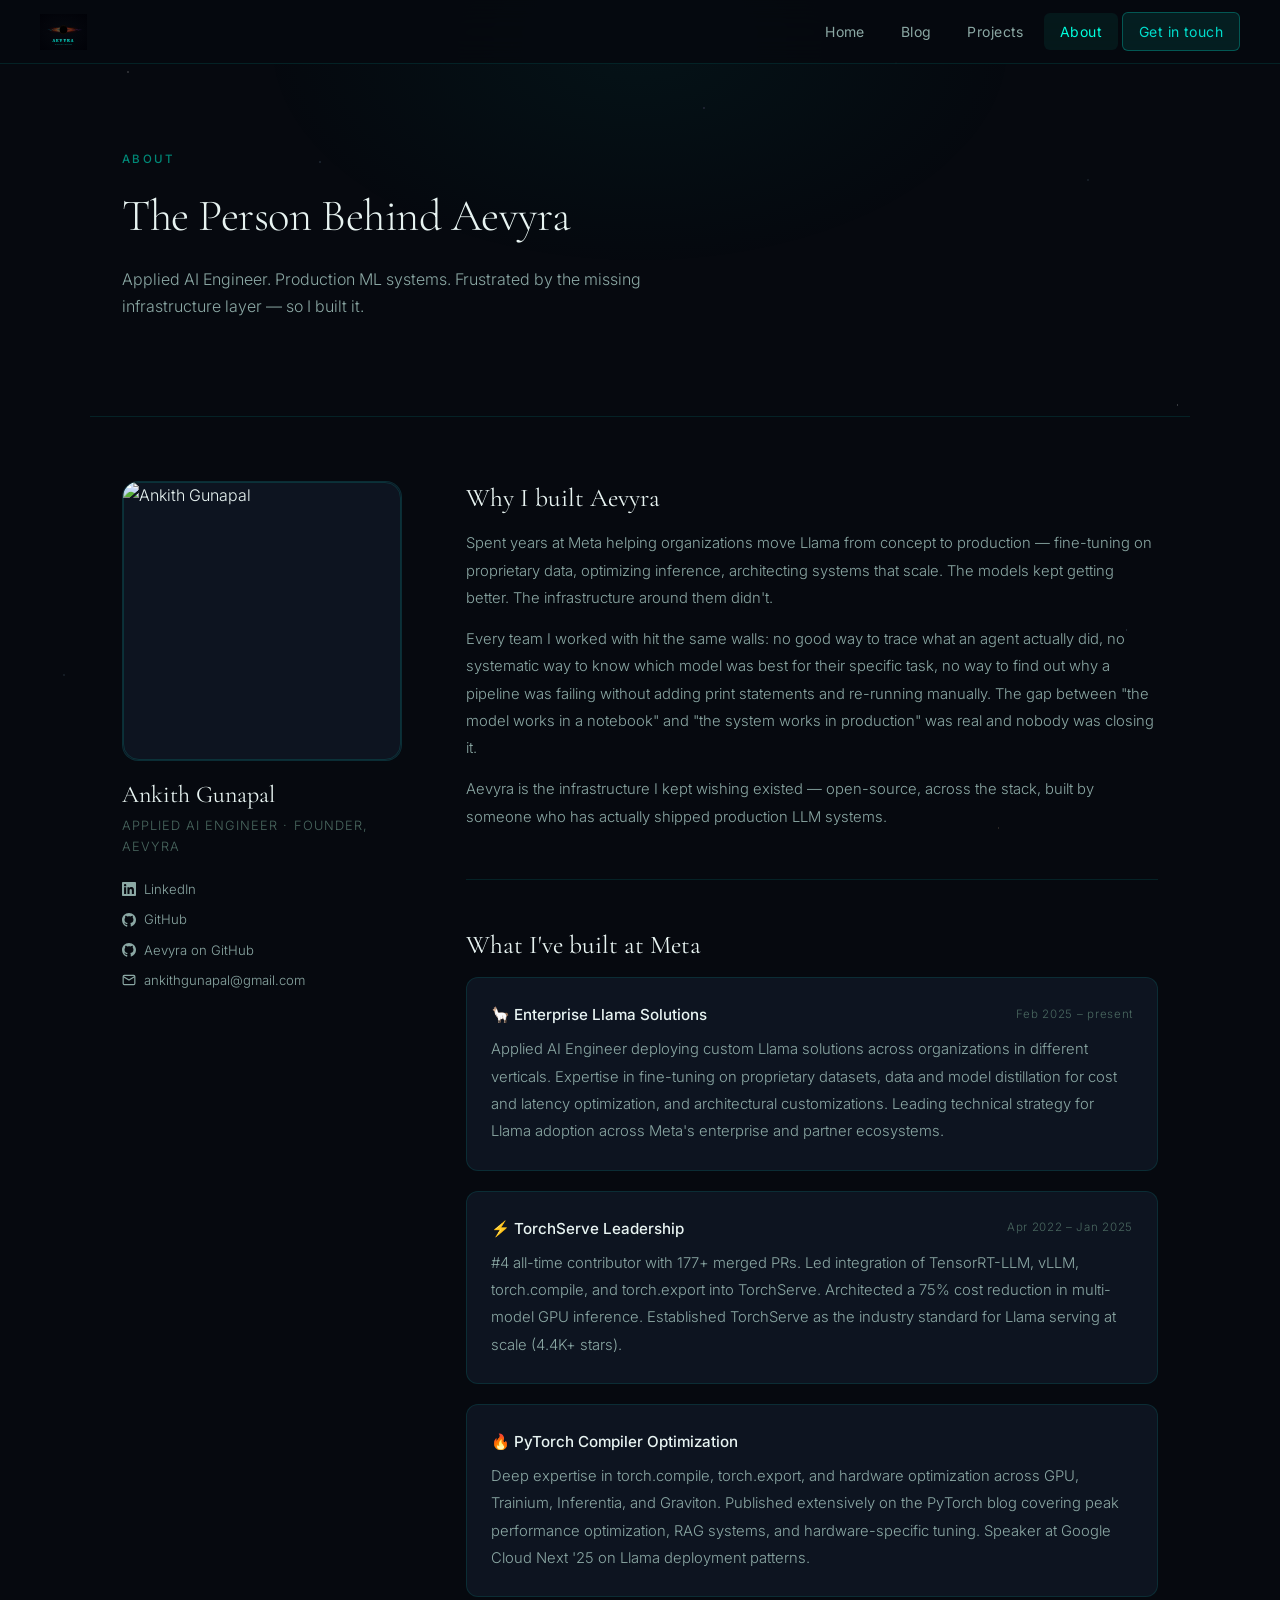
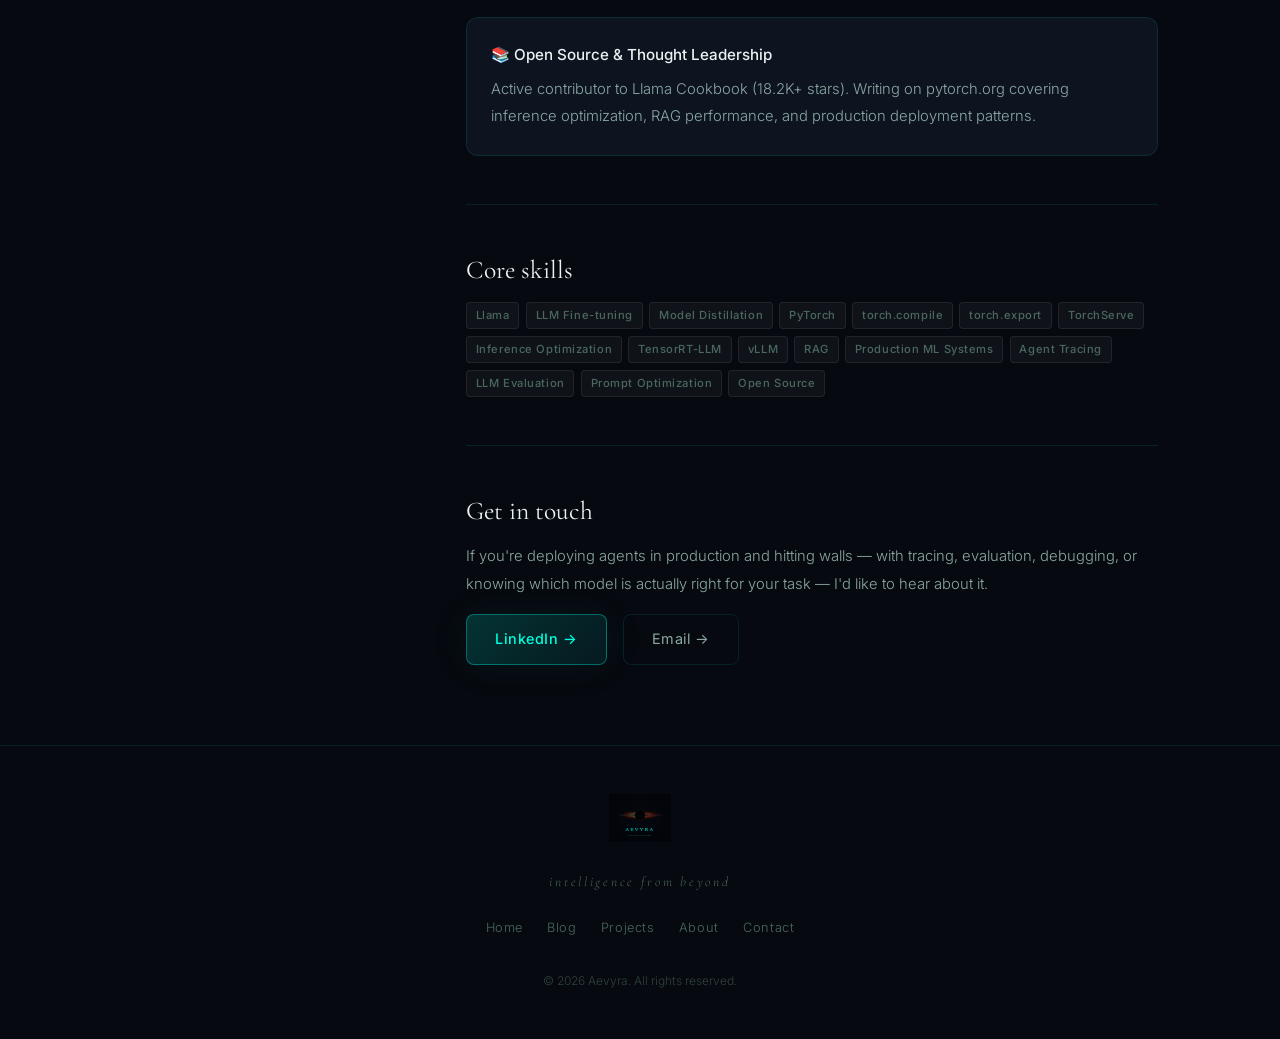
==== about.html @ 467235e8 "feat: add about page with bio, experience, and photo" ====
<!DOCTYPE html>
<html lang="en">
<head>
  <meta charset="UTF-8" />
  <meta name="viewport" content="width=device-width, initial-scale=1.0" />
  <title>About — Aevyra</title>
  <meta name="description" content="Ankith Gunapal — Applied AI Engineer, formerly Meta AI. Building Aevyra, the infrastructure layer for production LLM systems." />
  <link rel="stylesheet" href="styles.css" />
  <style>
    .about-grid {
      display: grid;
      grid-template-columns: 280px 1fr;
      gap: 4rem;
      align-items: start;
      padding-top: 3rem;
    }

    /* ── Profile card ── */
    .profile-card {
      position: sticky;
      top: 100px;
      display: flex;
      flex-direction: column;
      gap: 1.25rem;
    }

    .profile-photo {
      width: 100%;
      aspect-ratio: 1;
      border-radius: 16px;
      border: 1px solid var(--border);
      background: var(--bg-card);
      overflow: hidden;
      display: flex;
      align-items: center;
      justify-content: center;
      position: relative;
    }

    .profile-photo img {
      width: 100%;
      height: 100%;
      object-fit: cover;
      display: block;
    }

    .profile-photo-placeholder {
      font-size: 5rem;
      opacity: 0.2;
    }

    .profile-photo::after {
      content: '';
      position: absolute;
      inset: 0;
      border-radius: 16px;
      border: 1px solid rgba(0, 220, 200, 0.15);
      pointer-events: none;
    }

    .profile-name {
      font-family: 'Cormorant Garamond', Palatino, Georgia, serif;
      font-size: 1.5rem;
      font-weight: 400;
      color: var(--text-primary);
      line-height: 1.2;
    }

    .profile-title {
      font-size: 0.8rem;
      color: var(--text-muted);
      letter-spacing: 0.08em;
      text-transform: uppercase;
    }

    .profile-links {
      display: flex;
      flex-direction: column;
      gap: 0.5rem;
    }

    .profile-link {
      display: inline-flex;
      align-items: center;
      gap: 0.5rem;
      font-size: 0.82rem;
      color: var(--text-secondary);
      text-decoration: none;
      transition: color 0.2s;
    }

    .profile-link:hover {
      color: var(--teal-mid);
    }

    /* ── Content ── */
    .about-content {
      display: flex;
      flex-direction: column;
      gap: 3rem;
    }

    .about-section h2 {
      font-family: 'Cormorant Garamond', Palatino, Georgia, serif;
      font-size: 1.6rem;
      font-weight: 400;
      color: var(--text-primary);
      margin-bottom: 1rem;
      line-height: 1.3;
    }

    .about-section p {
      font-size: 0.925rem;
      color: var(--text-secondary);
      line-height: 1.85;
      margin-bottom: 0.85rem;
    }

    .about-section p:last-child {
      margin-bottom: 0;
    }

    /* ── Experience cards ── */
    .exp-list {
      display: flex;
      flex-direction: column;
      gap: 1.25rem;
    }

    .exp-card {
      background: var(--bg-card);
      border: 1px solid var(--border);
      border-radius: 12px;
      padding: 1.5rem;
      display: flex;
      flex-direction: column;
      gap: 0.5rem;
      transition: border-color 0.2s;
      position: relative;
      overflow: hidden;
    }

    .exp-card::before {
      content: '';
      position: absolute;
      left: 0;
      top: 0;
      bottom: 0;
      width: 2px;
      background: linear-gradient(180deg, var(--teal-dark), transparent);
      opacity: 0;
      transition: opacity 0.3s;
    }

    .exp-card:hover {
      border-color: var(--border-hover);
    }

    .exp-card:hover::before {
      opacity: 1;
    }

    .exp-header {
      display: flex;
      align-items: flex-start;
      justify-content: space-between;
      gap: 1rem;
      flex-wrap: wrap;
    }

    .exp-role {
      font-size: 0.95rem;
      font-weight: 500;
      color: var(--text-primary);
      display: flex;
      align-items: center;
      gap: 0.5rem;
    }

    .exp-period {
      font-size: 0.72rem;
      color: var(--text-muted);
      letter-spacing: 0.06em;
      white-space: nowrap;
      padding-top: 0.15rem;
    }

    .exp-desc {
      font-size: 0.875rem;
      color: var(--text-secondary);
      line-height: 1.7;
    }

    /* ── Skills ── */
    .skills-grid {
      display: flex;
      flex-wrap: wrap;
      gap: 0.4rem;
    }

    /* ── Divider ── */
    .section-divider {
      border: none;
      border-top: 1px solid var(--border);
    }

    @media (max-width: 800px) {
      .about-grid {
        grid-template-columns: 1fr;
        gap: 2.5rem;
      }
      .profile-card {
        position: static;
        flex-direction: row;
        align-items: center;
        flex-wrap: wrap;
      }
      .profile-photo {
        width: 120px;
        aspect-ratio: 1;
        flex-shrink: 0;
      }
    }
  </style>
</head>
<body>

  <!-- NAV -->
  <nav>
    <a href="index.html" class="nav-logo">
      <img src="aevyra-logo-final.svg" alt="Aevyra" />
    </a>
    <button class="nav-toggle" id="navToggle" aria-label="Toggle navigation">
      <span></span><span></span><span></span>
    </button>
    <ul class="nav-links" id="navLinks">
      <li><a href="index.html">Home</a></li>
      <li><a href="blog.html">Blog</a></li>
      <li><a href="projects.html">Projects</a></li>
      <li><a href="about.html" class="active">About</a></li>
      <li><a href="https://www.linkedin.com/in/ankithgunapal/" target="_blank" rel="noopener" class="nav-cta">Get in touch</a></li>
    </ul>
  </nav>

  <div class="page-wrapper">

    <!-- PAGE HEADER -->
    <div class="page-header">
      <span class="section-label">About</span>
      <h1 class="section-title">The Person Behind Aevyra</h1>
      <p class="section-desc">
        Applied AI Engineer. Production ML systems. Frustrated by the missing infrastructure layer — so I built it.
      </p>
    </div>

    <section style="padding-top: 1rem; padding-bottom: 5rem;">
      <div class="about-grid">

        <!-- PROFILE CARD -->
        <div class="profile-card">
          <div class="profile-photo">
            <img src="ankith.jpg" alt="Ankith Gunapal" />
          </div>
          <div>
            <div class="profile-name">Ankith Gunapal</div>
            <div class="profile-title" style="margin-top: 0.3rem;">Applied AI Engineer · Founder, Aevyra</div>
          </div>
          <div class="profile-links">
            <a href="https://www.linkedin.com/in/ankithgunapal/" target="_blank" rel="noopener" class="profile-link">
              <svg width="14" height="14" viewBox="0 0 24 24" fill="currentColor"><path d="M20.447 20.452h-3.554v-5.569c0-1.328-.027-3.037-1.852-3.037-1.853 0-2.136 1.445-2.136 2.939v5.667H9.351V9h3.414v1.561h.046c.477-.9 1.637-1.85 3.37-1.85 3.601 0 4.267 2.37 4.267 5.455v6.286zM5.337 7.433a2.062 2.062 0 0 1-2.063-2.065 2.064 2.064 0 1 1 2.063 2.065zm1.782 13.019H3.555V9h3.564v11.452zM22.225 0H1.771C.792 0 0 .774 0 1.729v20.542C0 23.227.792 24 1.771 24h20.451C23.2 24 24 23.227 24 22.271V1.729C24 .774 23.2 0 22.222 0h.003z"/></svg>
              LinkedIn
            </a>
            <a href="https://github.com/agunapal" target="_blank" rel="noopener" class="profile-link">
              <svg width="14" height="14" viewBox="0 0 24 24" fill="currentColor"><path d="M12 0C5.37 0 0 5.37 0 12c0 5.3 3.44 9.8 8.2 11.37.6.11.82-.26.82-.58v-2.17c-3.34.73-4.04-1.6-4.04-1.6-.54-1.38-1.33-1.75-1.33-1.75-1.09-.74.08-.73.08-.73 1.2.08 1.84 1.24 1.84 1.24 1.07 1.83 2.8 1.3 3.49 1 .11-.78.42-1.3.76-1.6-2.67-.3-5.47-1.33-5.47-5.93 0-1.31.47-2.38 1.24-3.22-.14-.3-.54-1.52.1-3.18 0 0 1.01-.32 3.3 1.23a11.5 11.5 0 0 1 3-.4c1.02 0 2.04.13 3 .4 2.28-1.55 3.29-1.23 3.29-1.23.65 1.66.24 2.88.12 3.18.77.84 1.23 1.91 1.23 3.22 0 4.61-2.81 5.63-5.48 5.92.43.37.81 1.1.81 2.22v3.29c0 .32.22.7.82.58C20.56 21.8 24 17.3 24 12c0-6.63-5.37-12-12-12z"/></svg>
              GitHub
            </a>
            <a href="https://github.com/aevyraai" target="_blank" rel="noopener" class="profile-link">
              <svg width="14" height="14" viewBox="0 0 24 24" fill="currentColor"><path d="M12 0C5.37 0 0 5.37 0 12c0 5.3 3.44 9.8 8.2 11.37.6.11.82-.26.82-.58v-2.17c-3.34.73-4.04-1.6-4.04-1.6-.54-1.38-1.33-1.75-1.33-1.75-1.09-.74.08-.73.08-.73 1.2.08 1.84 1.24 1.84 1.24 1.07 1.83 2.8 1.3 3.49 1 .11-.78.42-1.3.76-1.6-2.67-.3-5.47-1.33-5.47-5.93 0-1.31.47-2.38 1.24-3.22-.14-.3-.54-1.52.1-3.18 0 0 1.01-.32 3.3 1.23a11.5 11.5 0 0 1 3-.4c1.02 0 2.04.13 3 .4 2.28-1.55 3.29-1.23 3.29-1.23.65 1.66.24 2.88.12 3.18.77.84 1.23 1.91 1.23 3.22 0 4.61-2.81 5.63-5.48 5.92.43.37.81 1.1.81 2.22v3.29c0 .32.22.7.82.58C20.56 21.8 24 17.3 24 12c0-6.63-5.37-12-12-12z"/></svg>
              Aevyra on GitHub
            </a>
            <a href="mailto:ankithgunapal@gmail.com" class="profile-link">
              <svg width="14" height="14" viewBox="0 0 24 24" fill="none" stroke="currentColor" stroke-width="2"><path d="M4 4h16c1.1 0 2 .9 2 2v12c0 1.1-.9 2-2 2H4c-1.1 0-2-.9-2-2V6c0-1.1.9-2 2-2z"/><polyline points="22,6 12,12 2,6"/></svg>
              ankithgunapal@gmail.com
            </a>
          </div>
        </div>

        <!-- CONTENT -->
        <div class="about-content">

          <!-- WHY AEVYRA -->
          <div class="about-section">
            <h2>Why I built Aevyra</h2>
            <p>
              Spent years at Meta helping organizations move Llama from concept to production — fine-tuning on proprietary data, optimizing inference, architecting systems that scale. The models kept getting better. The infrastructure around them didn't.
            </p>
            <p>
              Every team I worked with hit the same walls: no good way to trace what an agent actually did, no systematic way to know which model was best for their specific task, no way to find out why a pipeline was failing without adding print statements and re-running manually. The gap between "the model works in a notebook" and "the system works in production" was real and nobody was closing it.
            </p>
            <p>
              Aevyra is the infrastructure I kept wishing existed — open-source, across the stack, built by someone who has actually shipped production LLM systems.
            </p>
          </div>

          <hr class="section-divider" />

          <!-- EXPERIENCE -->
          <div class="about-section">
            <h2>What I've built at Meta</h2>
            <div class="exp-list">

              <div class="exp-card">
                <div class="exp-header">
                  <div class="exp-role">🦙 Enterprise Llama Solutions</div>
                  <div class="exp-period">Feb 2025 – present</div>
                </div>
                <p class="exp-desc">
                  Applied AI Engineer deploying custom Llama solutions across organizations in different verticals. Expertise in fine-tuning on proprietary datasets, data and model distillation for cost and latency optimization, and architectural customizations. Leading technical strategy for Llama adoption across Meta's enterprise and partner ecosystems.
                </p>
              </div>

              <div class="exp-card">
                <div class="exp-header">
                  <div class="exp-role">⚡ TorchServe Leadership</div>
                  <div class="exp-period">Apr 2022 – Jan 2025</div>
                </div>
                <p class="exp-desc">
                  #4 all-time contributor with 177+ merged PRs. Led integration of TensorRT-LLM, vLLM, torch.compile, and torch.export into TorchServe. Architected a 75% cost reduction in multi-model GPU inference. Established TorchServe as the industry standard for Llama serving at scale (4.4K+ stars).
                </p>
              </div>

              <div class="exp-card">
                <div class="exp-header">
                  <div class="exp-role">🔥 PyTorch Compiler Optimization</div>
                </div>
                <p class="exp-desc">
                  Deep expertise in torch.compile, torch.export, and hardware optimization across GPU, Trainium, Inferentia, and Graviton. Published extensively on the PyTorch blog covering peak performance optimization, RAG systems, and hardware-specific tuning. Speaker at Google Cloud Next '25 on Llama deployment patterns.
                </p>
              </div>

              <div class="exp-card">
                <div class="exp-header">
                  <div class="exp-role">📚 Open Source & Thought Leadership</div>
                </div>
                <p class="exp-desc">
                  Active contributor to Llama Cookbook (18.2K+ stars). Writing on pytorch.org covering inference optimization, RAG performance, and production deployment patterns.
                </p>
              </div>

            </div>
          </div>

          <hr class="section-divider" />

          <!-- SKILLS -->
          <div class="about-section">
            <h2>Core skills</h2>
            <div class="skills-grid">
              <span class="tech-tag">Llama</span>
              <span class="tech-tag">LLM Fine-tuning</span>
              <span class="tech-tag">Model Distillation</span>
              <span class="tech-tag">PyTorch</span>
              <span class="tech-tag">torch.compile</span>
              <span class="tech-tag">torch.export</span>
              <span class="tech-tag">TorchServe</span>
              <span class="tech-tag">Inference Optimization</span>
              <span class="tech-tag">TensorRT-LLM</span>
              <span class="tech-tag">vLLM</span>
              <span class="tech-tag">RAG</span>
              <span class="tech-tag">Production ML Systems</span>
              <span class="tech-tag">Agent Tracing</span>
              <span class="tech-tag">LLM Evaluation</span>
              <span class="tech-tag">Prompt Optimization</span>
              <span class="tech-tag">Open Source</span>
            </div>
          </div>

          <hr class="section-divider" />

          <!-- CTA -->
          <div class="about-section">
            <h2>Get in touch</h2>
            <p>
              If you're deploying agents in production and hitting walls — with tracing, evaluation, debugging, or knowing which model is actually right for your task — I'd like to hear about it.
            </p>
            <div style="display: flex; gap: 1rem; margin-top: 1rem; flex-wrap: wrap;">
              <a href="https://www.linkedin.com/in/ankithgunapal/" target="_blank" rel="noopener" class="btn-primary">LinkedIn →</a>
              <a href="mailto:ankithgunapal@gmail.com" class="btn-secondary">Email →</a>
            </div>
          </div>

        </div>
      </div>
    </section>

    <!-- FOOTER -->
    <footer>
      <img src="aevyra-logo-final.svg" alt="Aevyra" class="footer-logo" />
      <p class="footer-tagline">intelligence from beyond</p>
      <div class="footer-links">
        <a href="index.html">Home</a>
        <a href="blog.html">Blog</a>
        <a href="projects.html">Projects</a>
        <a href="about.html">About</a>
        <a href="https://www.linkedin.com/in/ankithgunapal/" target="_blank" rel="noopener">Contact</a>
      </div>
      <p class="footer-copy">© 2026 Aevyra. All rights reserved.</p>
    </footer>

  </div>

  <script>
    const toggle = document.getElementById('navToggle');
    const links  = document.getElementById('navLinks');
    toggle.addEventListener('click', () => links.classList.toggle('open'));
  </script>
</body>
</html>
---- styles.css ----
/* ==============================
   AEVYRA — Global Styles
   Teal & Black Cosmic Theme
   ============================== */

@import url('https://fonts.googleapis.com/css2?family=Cormorant+Garamond:ital,wght@0,300;0,400;0,600;1,300;1,400&family=Inter:wght@300;400;500;600&display=swap');

:root {
  --bg-deep:       #06090f;
  --bg-mid:        #0a0f1a;
  --bg-card:       #0d1420;
  --bg-card-hover: #111b2a;
  --teal-bright:   #00ffdd;
  --teal-mid:      #00ddcc;
  --teal-dark:     #008877;
  --cyan:          #00ddff;
  --purple:        #cc66ff;
  --orange:        #ff9922;
  --text-primary:  #e8f4f2;
  --text-secondary:#8ba8a4;
  --text-muted:    #4a6860;
  --border:        rgba(0, 220, 200, 0.12);
  --border-hover:  rgba(0, 220, 200, 0.35);
  --glow-teal:     0 0 20px rgba(0, 220, 200, 0.3), 0 0 60px rgba(0, 220, 200, 0.1);
  --glow-subtle:   0 0 40px rgba(0, 180, 160, 0.08);
}

*, *::before, *::after {
  box-sizing: border-box;
  margin: 0;
  padding: 0;
}

html {
  scroll-behavior: smooth;
}

body {
  background-color: var(--bg-deep);
  color: var(--text-primary);
  font-family: 'Inter', -apple-system, BlinkMacSystemFont, sans-serif;
  font-weight: 300;
  line-height: 1.7;
  min-height: 100vh;
  overflow-x: hidden;
}

/* ── Stars background ── */
body::before {
  content: '';
  position: fixed;
  inset: 0;
  background-image:
    radial-gradient(1px 1px at 10%  8%,  rgba(255,255,255,0.5) 0%, transparent 100%),
    radial-gradient(1px 1px at 25%  18%, rgba(170,220,255,0.4) 0%, transparent 100%),
    radial-gradient(1px 1px at 40%  5%,  rgba(255,255,255,0.5) 0%, transparent 100%),
    radial-gradient(1px 1px at 55%  12%, rgba(220,180,255,0.4) 0%, transparent 100%),
    radial-gradient(1px 1px at 70%  7%,  rgba(255,255,255,0.5) 0%, transparent 100%),
    radial-gradient(1px 1px at 85%  20%, rgba(170,220,255,0.3) 0%, transparent 100%),
    radial-gradient(1px 1px at 92%  45%, rgba(255,255,255,0.4) 0%, transparent 100%),
    radial-gradient(1px 1px at 88%  70%, rgba(170,220,255,0.3) 0%, transparent 100%),
    radial-gradient(1px 1px at 15%  55%, rgba(255,255,255,0.4) 0%, transparent 100%),
    radial-gradient(1px 1px at 5%   75%, rgba(170,220,255,0.3) 0%, transparent 100%),
    radial-gradient(1px 1px at 30%  82%, rgba(220,180,255,0.3) 0%, transparent 100%),
    radial-gradient(1px 1px at 62%  88%, rgba(255,255,255,0.4) 0%, transparent 100%),
    radial-gradient(1px 1px at 78%  92%, rgba(255,220,170,0.3) 0%, transparent 100%);
  pointer-events: none;
  z-index: 0;
}

/* ── Subtle ambient teal glow ── */
body::after {
  content: '';
  position: fixed;
  top: -20%;
  left: 50%;
  transform: translateX(-50%);
  width: 60%;
  height: 50%;
  background: radial-gradient(ellipse, rgba(0, 180, 160, 0.06) 0%, transparent 70%);
  pointer-events: none;
  z-index: 0;
}

/* ─────────────────────────────
   NAVIGATION
───────────────────────────── */
nav {
  position: fixed;
  top: 0;
  left: 0;
  right: 0;
  z-index: 100;
  display: flex;
  align-items: center;
  justify-content: space-between;
  padding: 0 2.5rem;
  height: 64px;
  background: rgba(6, 9, 15, 0.85);
  backdrop-filter: blur(16px);
  -webkit-backdrop-filter: blur(16px);
  border-bottom: 1px solid var(--border);
}

.nav-logo {
  display: flex;
  align-items: center;
  gap: 10px;
  text-decoration: none;
}

.nav-logo img {
  height: 36px;
  width: auto;
}

.nav-links {
  display: flex;
  align-items: center;
  gap: 0.25rem;
  list-style: none;
}

.nav-links a {
  display: inline-block;
  padding: 0.4rem 1rem;
  color: var(--text-secondary);
  text-decoration: none;
  font-size: 0.875rem;
  font-weight: 400;
  letter-spacing: 0.03em;
  border-radius: 6px;
  transition: color 0.2s, background 0.2s;
}

.nav-links a:hover,
.nav-links a.active {
  color: var(--teal-bright);
  background: rgba(0, 220, 200, 0.07);
}

.nav-cta {
  background: rgba(0, 220, 200, 0.1) !important;
  border: 1px solid rgba(0, 220, 200, 0.3) !important;
  color: var(--teal-mid) !important;
}

.nav-cta:hover {
  background: rgba(0, 220, 200, 0.18) !important;
  border-color: rgba(0, 220, 200, 0.5) !important;
  color: var(--teal-bright) !important;
}

/* Mobile nav toggle */
.nav-toggle {
  display: none;
  flex-direction: column;
  gap: 5px;
  cursor: pointer;
  padding: 4px;
}
.nav-toggle span {
  width: 22px;
  height: 2px;
  background: var(--text-secondary);
  border-radius: 2px;
  transition: 0.3s;
}

/* ─────────────────────────────
   PAGE WRAPPER
───────────────────────────── */
.page-wrapper {
  position: relative;
  z-index: 1;
  padding-top: 64px;
}

/* ─────────────────────────────
   HERO
───────────────────────────── */
.hero {
  min-height: calc(100vh - 64px);
  display: flex;
  flex-direction: column;
  align-items: center;
  justify-content: center;
  text-align: center;
  padding: 4rem 2rem;
  position: relative;
}

.hero-logo {
  width: min(280px, 60vw);
  height: auto;
  margin-bottom: 2.5rem;
  filter: drop-shadow(0 0 30px rgba(0, 220, 200, 0.25));
  animation: float 6s ease-in-out infinite;
}

@keyframes float {
  0%, 100% { transform: translateY(0px); }
  50%       { transform: translateY(-10px); }
}

.hero-tagline {
  font-family: 'Cormorant Garamond', Palatino, Georgia, serif;
  font-size: clamp(0.85rem, 2vw, 1rem);
  font-style: italic;
  letter-spacing: 0.3em;
  color: var(--teal-dark);
  text-transform: lowercase;
  margin-bottom: 1.5rem;
}

.hero-title {
  font-family: 'Cormorant Garamond', Palatino, Georgia, serif;
  font-size: clamp(2.5rem, 6vw, 4.5rem);
  font-weight: 300;
  line-height: 1.15;
  letter-spacing: -0.01em;
  margin-bottom: 1.25rem;
  color: var(--text-primary);
}

.hero-title .highlight {
  background: linear-gradient(135deg, var(--teal-bright), var(--cyan), var(--teal-mid));
  -webkit-background-clip: text;
  -webkit-text-fill-color: transparent;
  background-clip: text;
}

.hero-subtitle {
  font-size: clamp(1rem, 2.5vw, 1.2rem);
  color: var(--text-secondary);
  max-width: 540px;
  line-height: 1.75;
  margin-bottom: 2.5rem;
}

.hero-buttons {
  display: flex;
  gap: 1rem;
  flex-wrap: wrap;
  justify-content: center;
}

.btn-primary {
  display: inline-flex;
  align-items: center;
  gap: 0.5rem;
  padding: 0.75rem 1.75rem;
  background: linear-gradient(135deg, rgba(0,220,200,0.2), rgba(0,180,180,0.1));
  border: 1px solid rgba(0, 220, 200, 0.4);
  border-radius: 8px;
  color: var(--teal-bright);
  font-size: 0.9rem;
  font-weight: 500;
  letter-spacing: 0.04em;
  text-decoration: none;
  cursor: pointer;
  transition: all 0.25s;
  box-shadow: var(--glow-subtle);
}

.btn-primary:hover {
  background: linear-gradient(135deg, rgba(0,220,200,0.3), rgba(0,180,180,0.2));
  border-color: var(--teal-mid);
  box-shadow: var(--glow-teal);
  transform: translateY(-2px);
}

.btn-secondary {
  display: inline-flex;
  align-items: center;
  gap: 0.5rem;
  padding: 0.75rem 1.75rem;
  background: transparent;
  border: 1px solid var(--border);
  border-radius: 8px;
  color: var(--text-secondary);
  font-size: 0.9rem;
  font-weight: 400;
  letter-spacing: 0.04em;
  text-decoration: none;
  cursor: pointer;
  transition: all 0.25s;
}

.btn-secondary:hover {
  border-color: var(--border-hover);
  color: var(--text-primary);
  background: rgba(255,255,255,0.03);
}

/* Scroll indicator */
.scroll-hint {
  position: absolute;
  bottom: 2rem;
  left: 50%;
  transform: translateX(-50%);
  display: flex;
  flex-direction: column;
  align-items: center;
  gap: 0.5rem;
  color: var(--text-muted);
  font-size: 0.75rem;
  letter-spacing: 0.1em;
  text-transform: uppercase;
  animation: fadeUpDown 2.5s ease-in-out infinite;
}

.scroll-hint svg {
  width: 18px;
  height: 18px;
  opacity: 0.5;
}

@keyframes fadeUpDown {
  0%, 100% { opacity: 0.4; transform: translateX(-50%) translateY(0); }
  50%       { opacity: 0.9; transform: translateX(-50%) translateY(5px); }
}

/* ─────────────────────────────
   SECTION COMMONS
───────────────────────────── */
section {
  padding: 5rem 2rem;
  max-width: 1100px;
  margin: 0 auto;
}

.section-label {
  display: inline-block;
  font-size: 0.72rem;
  font-weight: 500;
  letter-spacing: 0.2em;
  text-transform: uppercase;
  color: var(--teal-dark);
  margin-bottom: 0.75rem;
}

.section-title {
  font-family: 'Cormorant Garamond', Palatino, Georgia, serif;
  font-size: clamp(2rem, 4vw, 2.8rem);
  font-weight: 300;
  letter-spacing: -0.01em;
  color: var(--text-primary);
  margin-bottom: 1rem;
}

.section-desc {
  color: var(--text-secondary);
  font-size: 1rem;
  max-width: 540px;
  margin-bottom: 3rem;
}

/* Teal divider */
.teal-line {
  display: block;
  width: 48px;
  height: 2px;
  background: linear-gradient(90deg, var(--teal-mid), transparent);
  margin-bottom: 2rem;
}

/* ─────────────────────────────
   CARDS
───────────────────────────── */
.card-grid {
  display: grid;
  grid-template-columns: repeat(auto-fill, minmax(300px, 1fr));
  gap: 1.5rem;
}

.card {
  background: var(--bg-card);
  border: 1px solid var(--border);
  border-radius: 12px;
  padding: 1.75rem;
  text-decoration: none;
  color: inherit;
  display: flex;
  flex-direction: column;
  gap: 0.75rem;
  transition: all 0.3s ease;
  position: relative;
  overflow: hidden;
}

.card::before {
  content: '';
  position: absolute;
  top: 0;
  left: 0;
  right: 0;
  height: 1px;
  background: linear-gradient(90deg, transparent, rgba(0, 220, 200, 0.4), transparent);
  opacity: 0;
  transition: opacity 0.3s;
}

.card:hover {
  background: var(--bg-card-hover);
  border-color: var(--border-hover);
  transform: translateY(-4px);
  box-shadow: 0 8px 40px rgba(0, 0, 0, 0.4), 0 0 30px rgba(0, 180, 160, 0.08);
}

.card:hover::before {
  opacity: 1;
}

.card-tag {
  display: inline-block;
  font-size: 0.7rem;
  font-weight: 500;
  letter-spacing: 0.12em;
  text-transform: uppercase;
  padding: 0.25rem 0.65rem;
  border-radius: 4px;
  background: rgba(0, 220, 200, 0.08);
  border: 1px solid rgba(0, 220, 200, 0.2);
  color: var(--teal-mid);
  width: fit-content;
}

.card-tag.purple {
  background: rgba(180, 80, 255, 0.08);
  border-color: rgba(180, 80, 255, 0.2);
  color: var(--purple);
}

.card-tag.orange {
  background: rgba(255, 153, 34, 0.08);
  border-color: rgba(255, 153, 34, 0.2);
  color: var(--orange);
}

.card-title {
  font-family: 'Cormorant Garamond', Palatino, Georgia, serif;
  font-size: 1.3rem;
  font-weight: 400;
  color: var(--text-primary);
  line-height: 1.35;
}

.card-excerpt {
  font-size: 0.875rem;
  color: var(--text-secondary);
  line-height: 1.65;
  flex: 1;
}

.card-meta {
  display: flex;
  align-items: center;
  justify-content: space-between;
  font-size: 0.75rem;
  color: var(--text-muted);
  border-top: 1px solid var(--border);
  padding-top: 0.75rem;
  margin-top: auto;
}

.card-arrow {
  color: var(--teal-dark);
  font-size: 1rem;
  transition: transform 0.2s, color 0.2s;
}

.card:hover .card-arrow {
  transform: translateX(4px);
  color: var(--teal-bright);
}

/* ─────────────────────────────
   PAGE HEADER (inner pages)
───────────────────────────── */
.page-header {
  padding: 5rem 2rem 3rem;
  max-width: 1100px;
  margin: 0 auto;
  border-bottom: 1px solid var(--border);
  margin-bottom: 0;
}

.page-header .section-label {
  margin-bottom: 0.5rem;
}

.page-header .section-title {
  margin-bottom: 0.75rem;
}

/* ─────────────────────────────
   FEATURED / HIGHLIGHT
───────────────────────────── */
.featured-card {
  background: var(--bg-card);
  border: 1px solid var(--border);
  border-radius: 16px;
  padding: 2.5rem;
  margin-bottom: 2rem;
  position: relative;
  overflow: hidden;
  transition: all 0.3s;
  text-decoration: none;
  color: inherit;
  display: block;
}

.featured-card::after {
  content: '';
  position: absolute;
  top: -40%;
  right: -10%;
  width: 300px;
  height: 300px;
  background: radial-gradient(ellipse, rgba(0, 180, 160, 0.07) 0%, transparent 70%);
  pointer-events: none;
}

.featured-card:hover {
  border-color: var(--border-hover);
  box-shadow: 0 12px 50px rgba(0, 0, 0, 0.5), 0 0 40px rgba(0, 180, 160, 0.1);
}

.featured-label {
  display: inline-flex;
  align-items: center;
  gap: 0.4rem;
  font-size: 0.7rem;
  font-weight: 500;
  letter-spacing: 0.15em;
  text-transform: uppercase;
  color: var(--orange);
  margin-bottom: 1rem;
}

.featured-label::before {
  content: '';
  width: 6px;
  height: 6px;
  background: var(--orange);
  border-radius: 50%;
  box-shadow: 0 0 8px var(--orange);
}

.featured-title {
  font-family: 'Cormorant Garamond', Palatino, Georgia, serif;
  font-size: clamp(1.5rem, 3vw, 2rem);
  font-weight: 400;
  color: var(--text-primary);
  margin-bottom: 0.75rem;
  line-height: 1.3;
}

.featured-excerpt {
  color: var(--text-secondary);
  font-size: 0.95rem;
  line-height: 1.7;
  max-width: 600px;
}

/* ─────────────────────────────
   GITHUB PROJECT CARDS
───────────────────────────── */
.project-card {
  background: var(--bg-card);
  border: 1px solid var(--border);
  border-radius: 12px;
  padding: 1.75rem;
  display: flex;
  flex-direction: column;
  gap: 1rem;
  transition: all 0.3s;
  text-decoration: none;
  color: inherit;
  position: relative;
  overflow: hidden;
}

.project-card:hover {
  background: var(--bg-card-hover);
  border-color: var(--border-hover);
  transform: translateY(-4px);
  box-shadow: 0 8px 40px rgba(0, 0, 0, 0.4), 0 0 30px rgba(0, 180, 160, 0.08);
}

.project-header {
  display: flex;
  align-items: flex-start;
  justify-content: space-between;
  gap: 1rem;
}

.project-icon {
  font-size: 1.4rem;
  line-height: 1;
}

.project-links {
  display: flex;
  gap: 0.5rem;
}

.project-link {
  display: inline-flex;
  align-items: center;
  gap: 0.3rem;
  font-size: 0.75rem;
  color: var(--text-muted);
  text-decoration: none;
  padding: 0.25rem 0.6rem;
  border: 1px solid var(--border);
  border-radius: 5px;
  transition: all 0.2s;
}

.project-link:hover {
  color: var(--teal-bright);
  border-color: var(--border-hover);
}

.project-name {
  font-family: 'Cormorant Garamond', Palatino, Georgia, serif;
  font-size: 1.2rem;
  font-weight: 400;
  color: var(--text-primary);
}

.project-desc {
  font-size: 0.875rem;
  color: var(--text-secondary);
  line-height: 1.65;
}

.project-tags {
  display: flex;
  flex-wrap: wrap;
  gap: 0.4rem;
  margin-top: auto;
}

.tech-tag {
  font-size: 0.7rem;
  font-weight: 500;
  padding: 0.2rem 0.55rem;
  background: rgba(255,255,255,0.04);
  border: 1px solid rgba(255,255,255,0.08);
  border-radius: 4px;
  color: var(--text-muted);
  letter-spacing: 0.05em;
}

.project-stats {
  display: flex;
  gap: 1rem;
  font-size: 0.75rem;
  color: var(--text-muted);
  border-top: 1px solid var(--border);
  padding-top: 0.75rem;
}

.project-stat {
  display: flex;
  align-items: center;
  gap: 0.3rem;
}

/* ─────────────────────────────
   FOOTER
───────────────────────────── */
footer {
  border-top: 1px solid var(--border);
  padding: 3rem 2rem;
  text-align: center;
  position: relative;
  z-index: 1;
}

.footer-logo {
  height: 48px;
  width: auto;
  margin-bottom: 1.25rem;
  opacity: 0.7;
}

.footer-tagline {
  font-family: 'Cormorant Garamond', Palatino, Georgia, serif;
  font-size: 0.85rem;
  font-style: italic;
  letter-spacing: 0.2em;
  color: var(--text-muted);
  margin-bottom: 1.5rem;
}

.footer-links {
  display: flex;
  justify-content: center;
  gap: 1.5rem;
  flex-wrap: wrap;
  margin-bottom: 2rem;
}

.footer-links a {
  font-size: 0.8rem;
  color: var(--text-muted);
  text-decoration: none;
  letter-spacing: 0.05em;
  transition: color 0.2s;
}

.footer-links a:hover {
  color: var(--teal-mid);
}

.footer-copy {
  font-size: 0.75rem;
  color: var(--text-muted);
  opacity: 0.6;
}

/* ─────────────────────────────
   UTILITIES
───────────────────────────── */
.container {
  max-width: 1100px;
  margin: 0 auto;
  padding: 0 2rem;
}

.text-teal   { color: var(--teal-mid); }
.text-muted  { color: var(--text-muted); }
.font-serif  { font-family: 'Cormorant Garamond', Palatino, Georgia, serif; }

/* ─────────────────────────────
   RESPONSIVE
───────────────────────────── */
@media (max-width: 768px) {
  nav {
    padding: 0 1.25rem;
  }

  .nav-links {
    display: none;
    position: absolute;
    top: 64px;
    left: 0;
    right: 0;
    background: rgba(6, 9, 15, 0.97);
    border-bottom: 1px solid var(--border);
    flex-direction: column;
    padding: 1rem 1.5rem;
    gap: 0.25rem;
  }

  .nav-links.open {
    display: flex;
  }

  .nav-links a {
    padding: 0.65rem 0.75rem;
  }

  .nav-toggle {
    display: flex;
  }

  .hero {
    padding: 3rem 1.5rem;
  }

  .card-grid {
    grid-template-columns: 1fr;
  }

  section {
    padding: 3.5rem 1.5rem;
  }
}
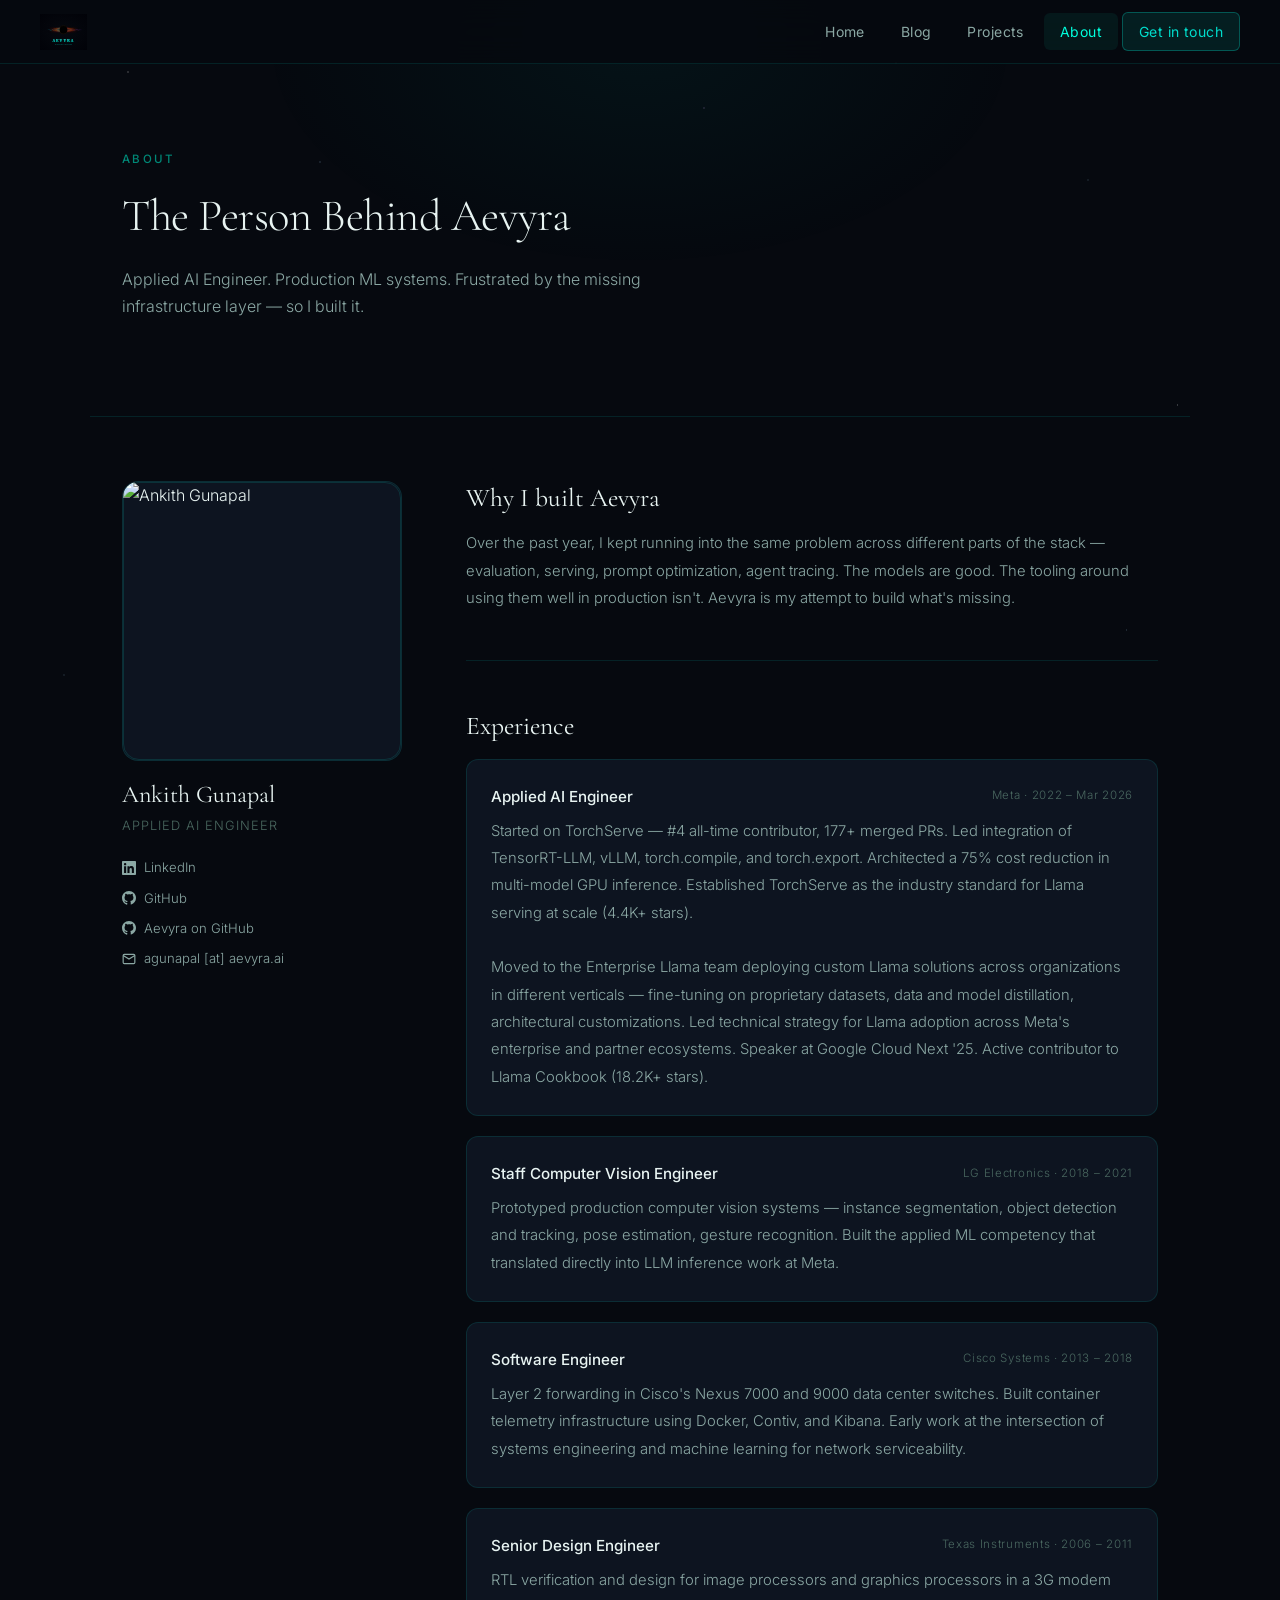
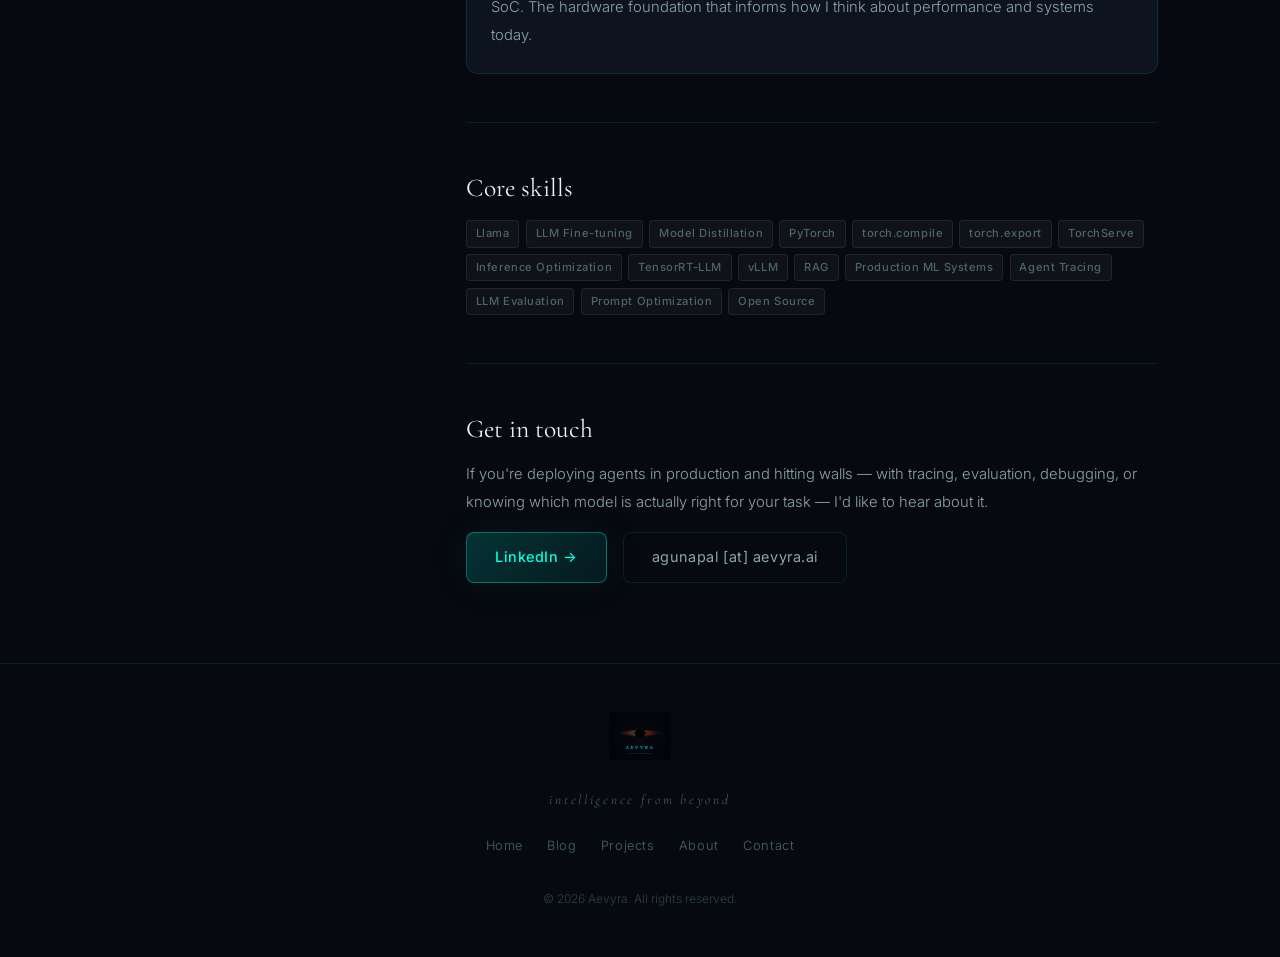
==== commit 1fbae804: "feat: add about page, update hero subtitle" ====
--- a/about.html
+++ b/about.html
@@ -15,7 +15,6 @@
       padding-top: 3rem;
     }
 
-    /* ── Profile card ── */
     .profile-card {
       position: sticky;
       top: 100px;
@@ -31,9 +30,6 @@
       border: 1px solid var(--border);
       background: var(--bg-card);
       overflow: hidden;
-      display: flex;
-      align-items: center;
-      justify-content: center;
       position: relative;
     }
 
@@ -42,11 +38,6 @@
       height: 100%;
       object-fit: cover;
       display: block;
-    }
-
-    .profile-photo-placeholder {
-      font-size: 5rem;
-      opacity: 0.2;
     }
 
     .profile-photo::after {
@@ -71,6 +62,7 @@
       color: var(--text-muted);
       letter-spacing: 0.08em;
       text-transform: uppercase;
+      margin-top: 0.3rem;
     }
 
     .profile-links {
@@ -93,7 +85,6 @@
       color: var(--teal-mid);
     }
 
-    /* ── Content ── */
     .about-content {
       display: flex;
       flex-direction: column;
@@ -120,7 +111,6 @@
       margin-bottom: 0;
     }
 
-    /* ── Experience cards ── */
     .exp-list {
       display: flex;
       flex-direction: column;
@@ -172,9 +162,6 @@
       font-size: 0.95rem;
       font-weight: 500;
       color: var(--text-primary);
-      display: flex;
-      align-items: center;
-      gap: 0.5rem;
     }
 
     .exp-period {
@@ -191,14 +178,12 @@
       line-height: 1.7;
     }
 
-    /* ── Skills ── */
     .skills-grid {
       display: flex;
       flex-wrap: wrap;
       gap: 0.4rem;
     }
 
-    /* ── Divider ── */
     .section-divider {
       border: none;
       border-top: 1px solid var(--border);
@@ -214,10 +199,10 @@
         flex-direction: row;
         align-items: center;
         flex-wrap: wrap;
+        gap: 1.5rem;
       }
       .profile-photo {
         width: 120px;
-        aspect-ratio: 1;
         flex-shrink: 0;
       }
     }
@@ -263,7 +248,7 @@
           </div>
           <div>
             <div class="profile-name">Ankith Gunapal</div>
-            <div class="profile-title" style="margin-top: 0.3rem;">Applied AI Engineer · Founder, Aevyra</div>
+            <div class="profile-title">Applied AI Engineer</div>
           </div>
           <div class="profile-links">
             <a href="https://www.linkedin.com/in/ankithgunapal/" target="_blank" rel="noopener" class="profile-link">
@@ -278,72 +263,67 @@
               <svg width="14" height="14" viewBox="0 0 24 24" fill="currentColor"><path d="M12 0C5.37 0 0 5.37 0 12c0 5.3 3.44 9.8 8.2 11.37.6.11.82-.26.82-.58v-2.17c-3.34.73-4.04-1.6-4.04-1.6-.54-1.38-1.33-1.75-1.33-1.75-1.09-.74.08-.73.08-.73 1.2.08 1.84 1.24 1.84 1.24 1.07 1.83 2.8 1.3 3.49 1 .11-.78.42-1.3.76-1.6-2.67-.3-5.47-1.33-5.47-5.93 0-1.31.47-2.38 1.24-3.22-.14-.3-.54-1.52.1-3.18 0 0 1.01-.32 3.3 1.23a11.5 11.5 0 0 1 3-.4c1.02 0 2.04.13 3 .4 2.28-1.55 3.29-1.23 3.29-1.23.65 1.66.24 2.88.12 3.18.77.84 1.23 1.91 1.23 3.22 0 4.61-2.81 5.63-5.48 5.92.43.37.81 1.1.81 2.22v3.29c0 .32.22.7.82.58C20.56 21.8 24 17.3 24 12c0-6.63-5.37-12-12-12z"/></svg>
               Aevyra on GitHub
             </a>
-            <a href="mailto:ankithgunapal@gmail.com" class="profile-link">
+            <span class="profile-link" style="cursor:default;">
               <svg width="14" height="14" viewBox="0 0 24 24" fill="none" stroke="currentColor" stroke-width="2"><path d="M4 4h16c1.1 0 2 .9 2 2v12c0 1.1-.9 2-2 2H4c-1.1 0-2-.9-2-2V6c0-1.1.9-2 2-2z"/><polyline points="22,6 12,12 2,6"/></svg>
-              ankithgunapal@gmail.com
-            </a>
+              agunapal [at] aevyra.ai
+            </span>
           </div>
         </div>
 
         <!-- CONTENT -->
         <div class="about-content">
 
-          <!-- WHY AEVYRA -->
           <div class="about-section">
             <h2>Why I built Aevyra</h2>
             <p>
-              Spent years at Meta helping organizations move Llama from concept to production — fine-tuning on proprietary data, optimizing inference, architecting systems that scale. The models kept getting better. The infrastructure around them didn't.
+              Over the past year, I kept running into the same problem across different parts of the stack — evaluation, serving, prompt optimization, agent tracing. The models are good. The tooling around using them well in production isn't. Aevyra is my attempt to build what's missing.
             </p>
-            <p>
-              Every team I worked with hit the same walls: no good way to trace what an agent actually did, no systematic way to know which model was best for their specific task, no way to find out why a pipeline was failing without adding print statements and re-running manually. The gap between "the model works in a notebook" and "the system works in production" was real and nobody was closing it.
-            </p>
-            <p>
-              Aevyra is the infrastructure I kept wishing existed — open-source, across the stack, built by someone who has actually shipped production LLM systems.
-            </p>
           </div>
 
           <hr class="section-divider" />
 
-          <!-- EXPERIENCE -->
           <div class="about-section">
-            <h2>What I've built at Meta</h2>
+            <h2>Experience</h2>
             <div class="exp-list">
 
               <div class="exp-card">
                 <div class="exp-header">
-                  <div class="exp-role">🦙 Enterprise Llama Solutions</div>
-                  <div class="exp-period">Feb 2025 – present</div>
+                  <div class="exp-role">Applied AI Engineer</div>
+                  <div class="exp-period">Meta · 2022 – Mar 2026</div>
                 </div>
                 <p class="exp-desc">
-                  Applied AI Engineer deploying custom Llama solutions across organizations in different verticals. Expertise in fine-tuning on proprietary datasets, data and model distillation for cost and latency optimization, and architectural customizations. Leading technical strategy for Llama adoption across Meta's enterprise and partner ecosystems.
+                  Started on TorchServe — #4 all-time contributor, 177+ merged PRs. Led integration of TensorRT-LLM, vLLM, torch.compile, and torch.export. Architected a 75% cost reduction in multi-model GPU inference. Established TorchServe as the industry standard for Llama serving at scale (4.4K+ stars).<br /><br />
+                  Moved to the Enterprise Llama team deploying custom Llama solutions across organizations in different verticals — fine-tuning on proprietary datasets, data and model distillation, architectural customizations. Led technical strategy for Llama adoption across Meta's enterprise and partner ecosystems. Speaker at Google Cloud Next '25. Active contributor to Llama Cookbook (18.2K+ stars).
                 </p>
               </div>
 
               <div class="exp-card">
                 <div class="exp-header">
-                  <div class="exp-role">⚡ TorchServe Leadership</div>
-                  <div class="exp-period">Apr 2022 – Jan 2025</div>
+                  <div class="exp-role">Staff Computer Vision Engineer</div>
+                  <div class="exp-period">LG Electronics · 2018 – 2021</div>
                 </div>
                 <p class="exp-desc">
-                  #4 all-time contributor with 177+ merged PRs. Led integration of TensorRT-LLM, vLLM, torch.compile, and torch.export into TorchServe. Architected a 75% cost reduction in multi-model GPU inference. Established TorchServe as the industry standard for Llama serving at scale (4.4K+ stars).
+                  Prototyped production computer vision systems — instance segmentation, object detection and tracking, pose estimation, gesture recognition. Built the applied ML competency that translated directly into LLM inference work at Meta.
                 </p>
               </div>
 
               <div class="exp-card">
                 <div class="exp-header">
-                  <div class="exp-role">🔥 PyTorch Compiler Optimization</div>
+                  <div class="exp-role">Software Engineer</div>
+                  <div class="exp-period">Cisco Systems · 2013 – 2018</div>
                 </div>
                 <p class="exp-desc">
-                  Deep expertise in torch.compile, torch.export, and hardware optimization across GPU, Trainium, Inferentia, and Graviton. Published extensively on the PyTorch blog covering peak performance optimization, RAG systems, and hardware-specific tuning. Speaker at Google Cloud Next '25 on Llama deployment patterns.
+                  Layer 2 forwarding in Cisco's Nexus 7000 and 9000 data center switches. Built container telemetry infrastructure using Docker, Contiv, and Kibana. Early work at the intersection of systems engineering and machine learning for network serviceability.
                 </p>
               </div>
 
               <div class="exp-card">
                 <div class="exp-header">
-                  <div class="exp-role">📚 Open Source & Thought Leadership</div>
+                  <div class="exp-role">Senior Design Engineer</div>
+                  <div class="exp-period">Texas Instruments · 2006 – 2011</div>
                 </div>
                 <p class="exp-desc">
-                  Active contributor to Llama Cookbook (18.2K+ stars). Writing on pytorch.org covering inference optimization, RAG performance, and production deployment patterns.
+                  RTL verification and design for image processors and graphics processors in a 3G modem SoC. The hardware foundation that informs how I think about performance and systems today.
                 </p>
               </div>
 
@@ -352,7 +332,6 @@
 
           <hr class="section-divider" />
 
-          <!-- SKILLS -->
           <div class="about-section">
             <h2>Core skills</h2>
             <div class="skills-grid">
@@ -377,7 +356,6 @@
 
           <hr class="section-divider" />
 
-          <!-- CTA -->
           <div class="about-section">
             <h2>Get in touch</h2>
             <p>
@@ -385,7 +363,7 @@
             </p>
             <div style="display: flex; gap: 1rem; margin-top: 1rem; flex-wrap: wrap;">
               <a href="https://www.linkedin.com/in/ankithgunapal/" target="_blank" rel="noopener" class="btn-primary">LinkedIn →</a>
-              <a href="mailto:ankithgunapal@gmail.com" class="btn-secondary">Email →</a>
+              <span class="btn-secondary" style="cursor:default;">agunapal [at] aevyra.ai</span>
             </div>
           </div>
 
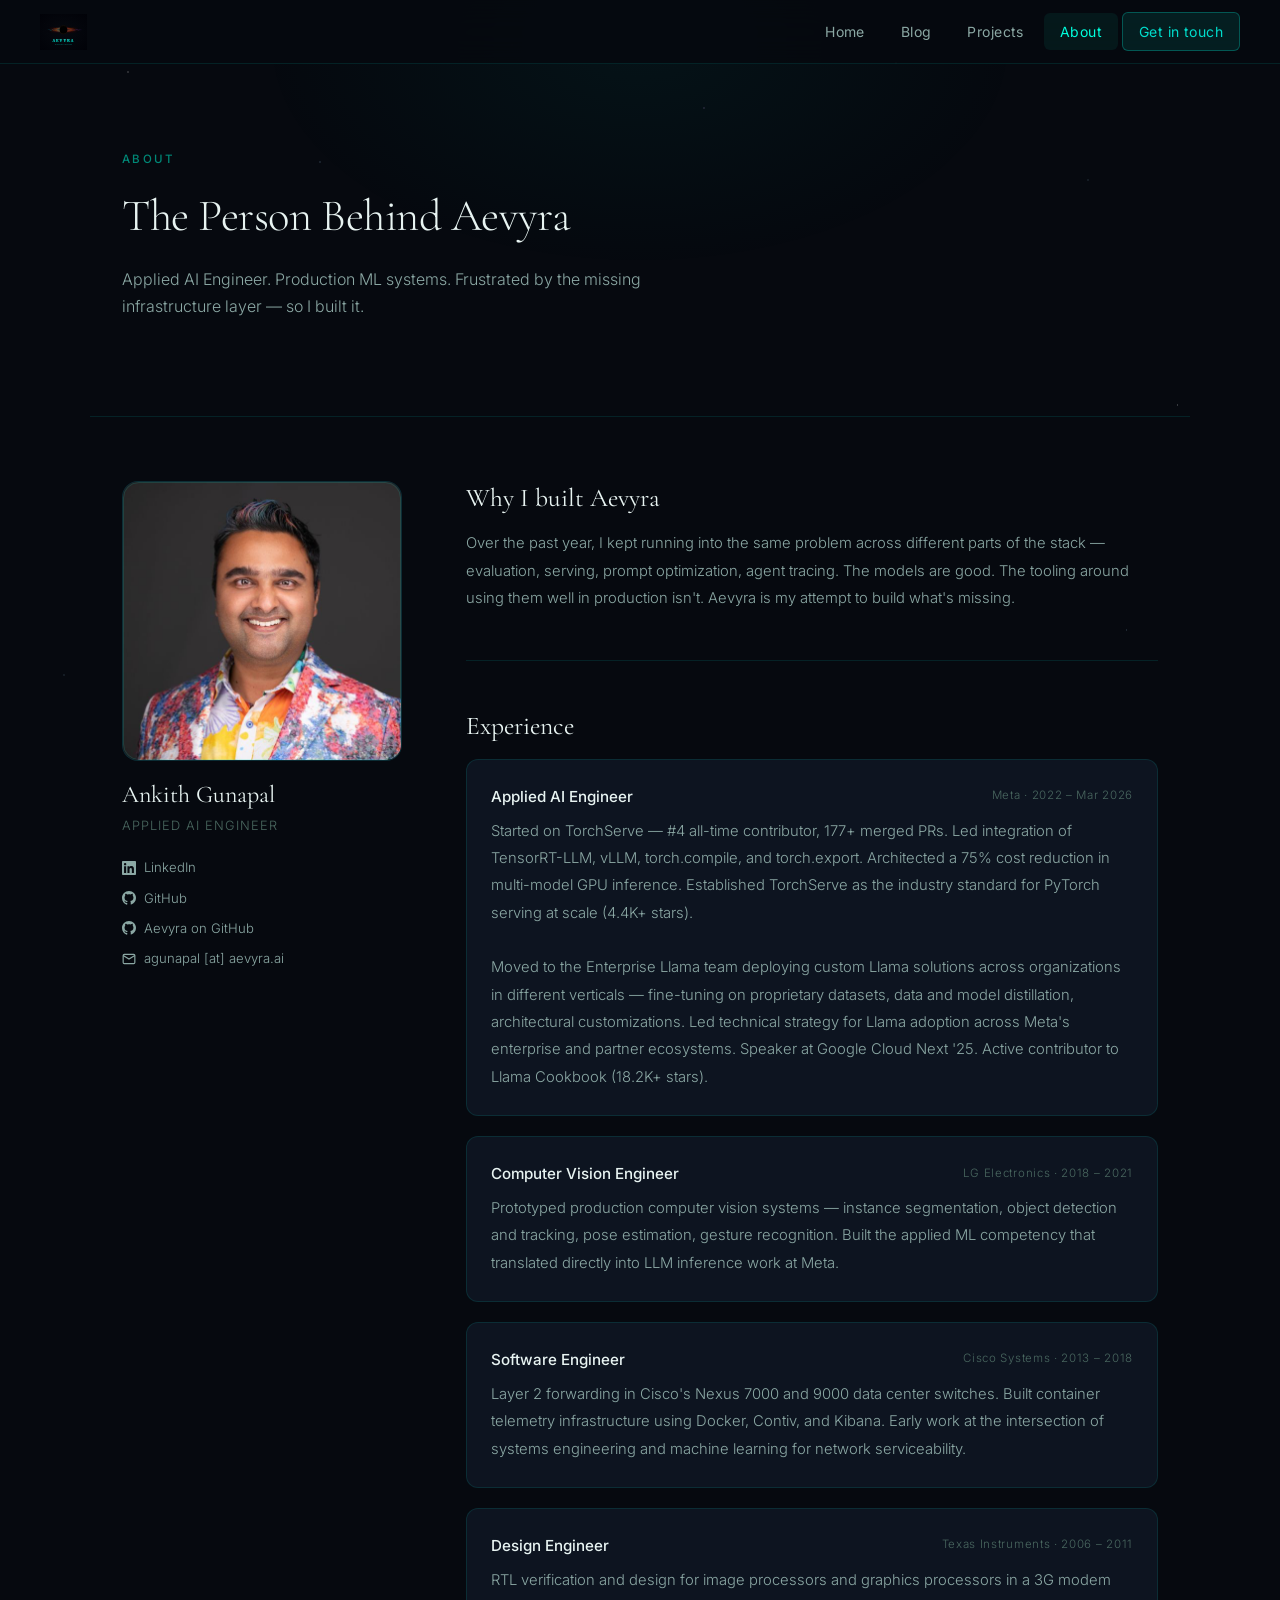
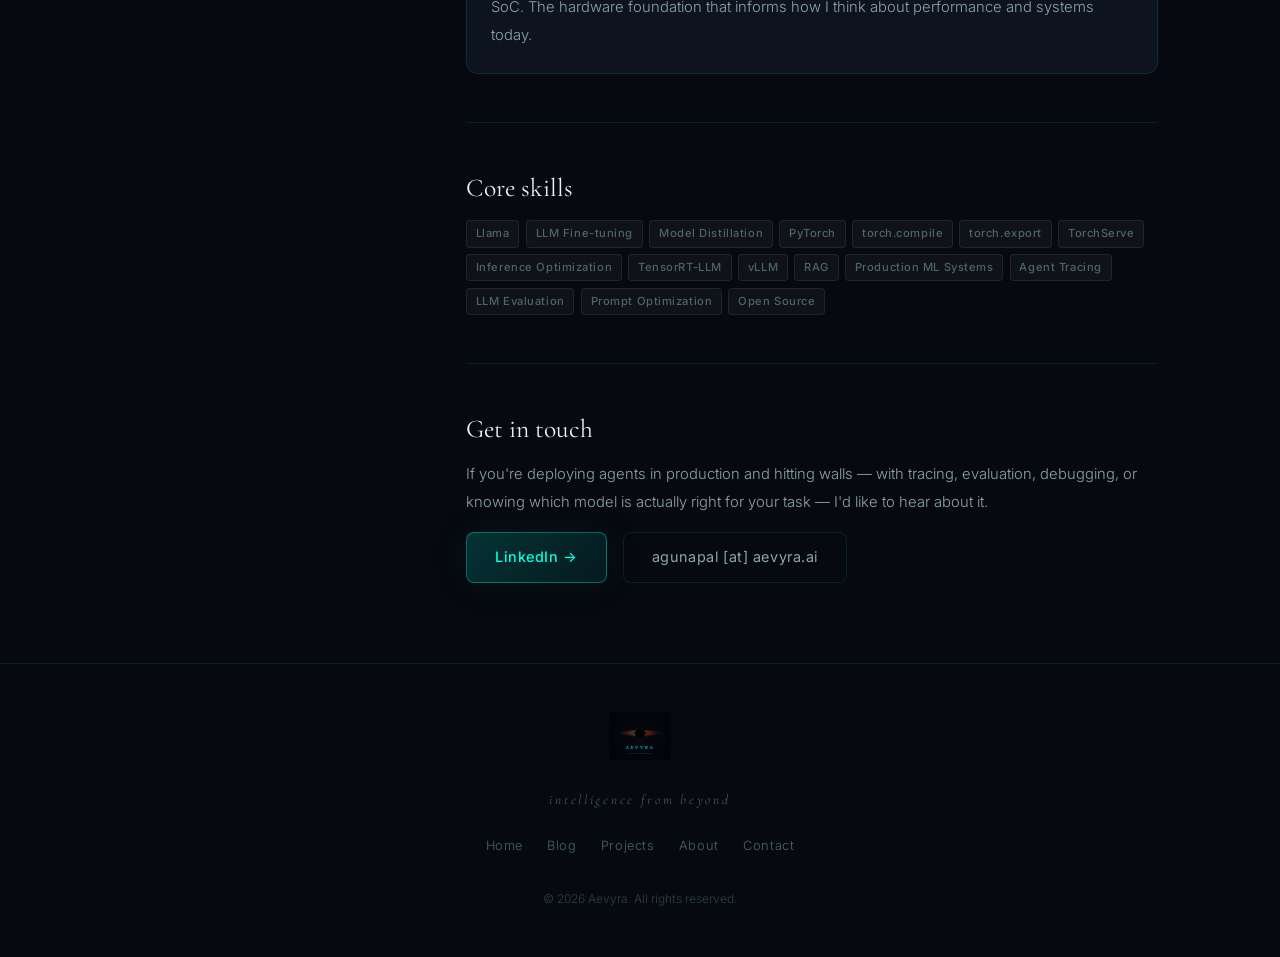
==== commit 0af904fd: "feat: add about page, profile photo, update hero subtitle" ====
--- a/about.html
+++ b/about.html
@@ -292,14 +292,14 @@
                   <div class="exp-period">Meta · 2022 – Mar 2026</div>
                 </div>
                 <p class="exp-desc">
-                  Started on TorchServe — #4 all-time contributor, 177+ merged PRs. Led integration of TensorRT-LLM, vLLM, torch.compile, and torch.export. Architected a 75% cost reduction in multi-model GPU inference. Established TorchServe as the industry standard for Llama serving at scale (4.4K+ stars).<br /><br />
+                  Started on TorchServe — #4 all-time contributor, 177+ merged PRs. Led integration of TensorRT-LLM, vLLM, torch.compile, and torch.export. Architected a 75% cost reduction in multi-model GPU inference. Established TorchServe as the industry standard for PyTorch serving at scale (4.4K+ stars).<br /><br />
                   Moved to the Enterprise Llama team deploying custom Llama solutions across organizations in different verticals — fine-tuning on proprietary datasets, data and model distillation, architectural customizations. Led technical strategy for Llama adoption across Meta's enterprise and partner ecosystems. Speaker at Google Cloud Next '25. Active contributor to Llama Cookbook (18.2K+ stars).
                 </p>
               </div>
 
               <div class="exp-card">
                 <div class="exp-header">
-                  <div class="exp-role">Staff Computer Vision Engineer</div>
+                  <div class="exp-role">Computer Vision Engineer</div>
                   <div class="exp-period">LG Electronics · 2018 – 2021</div>
                 </div>
                 <p class="exp-desc">
@@ -319,7 +319,7 @@
 
               <div class="exp-card">
                 <div class="exp-header">
-                  <div class="exp-role">Senior Design Engineer</div>
+                  <div class="exp-role">Design Engineer</div>
                   <div class="exp-period">Texas Instruments · 2006 – 2011</div>
                 </div>
                 <p class="exp-desc">
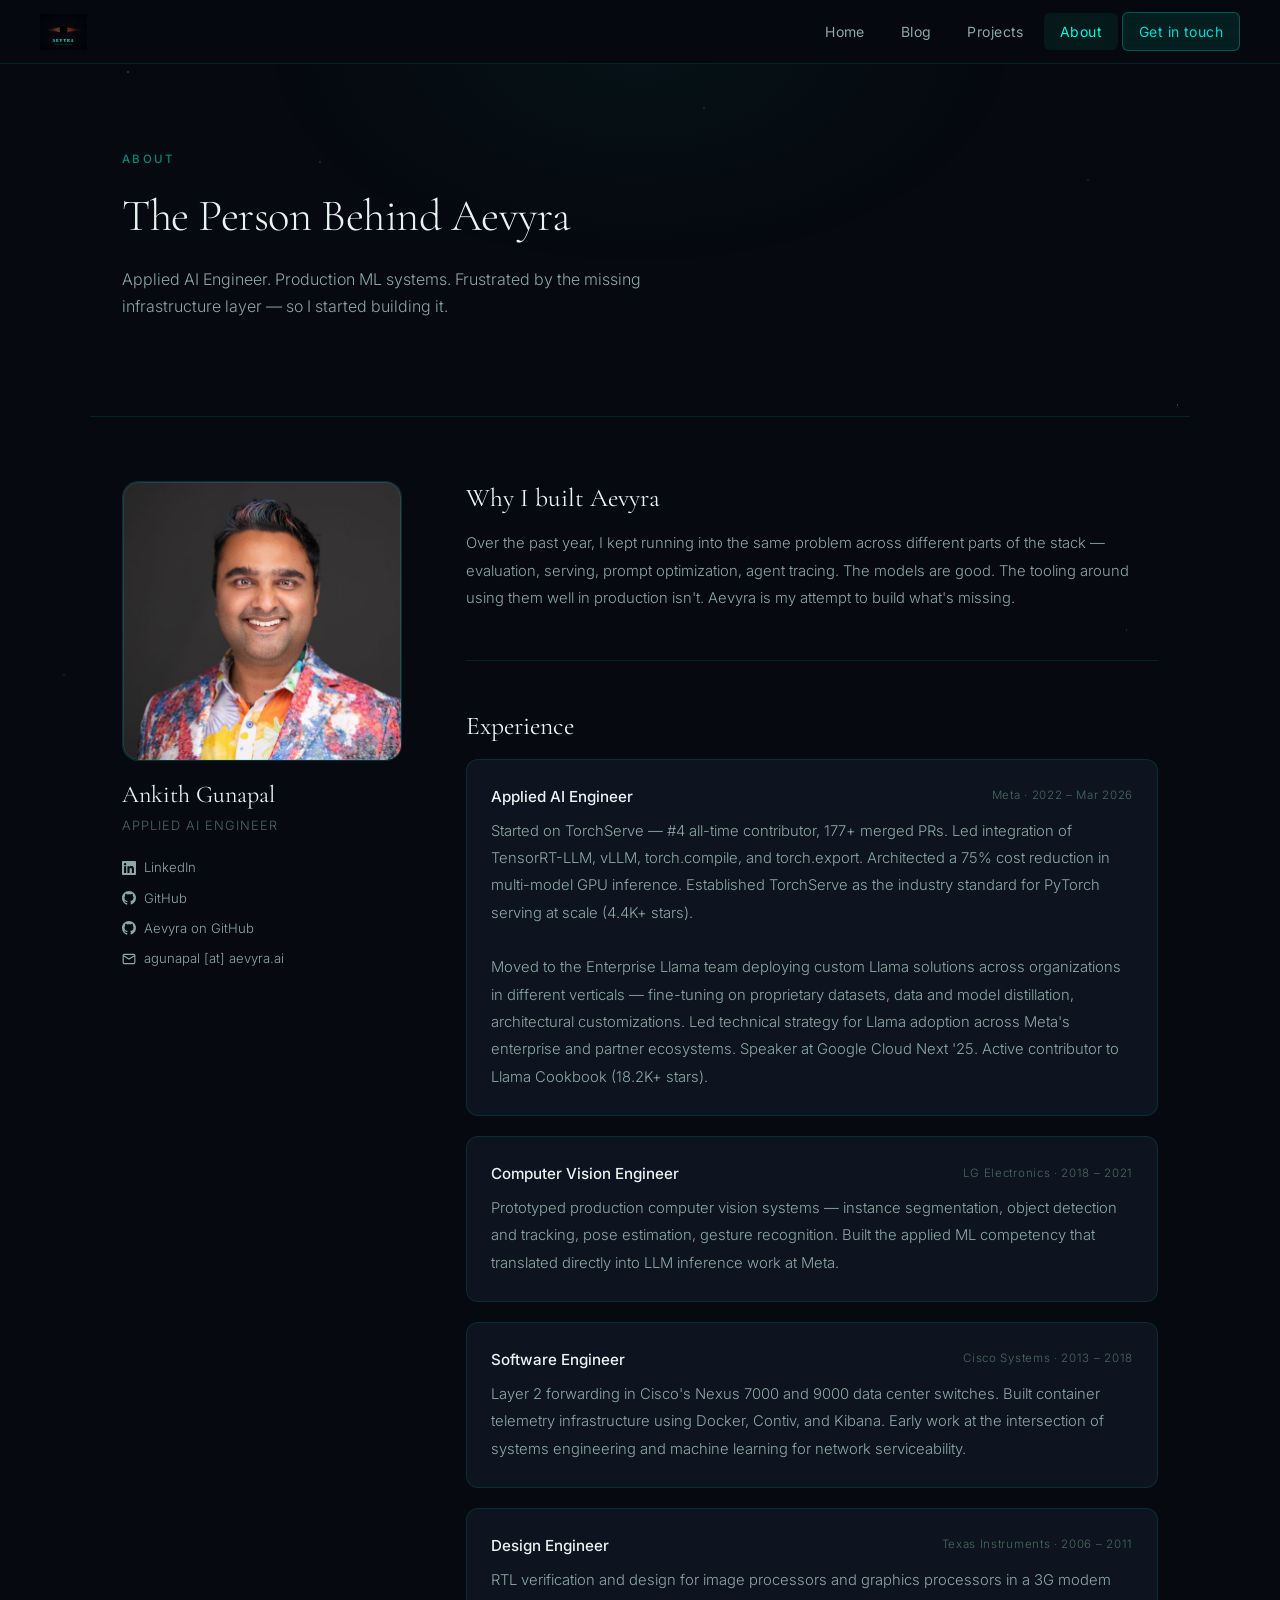
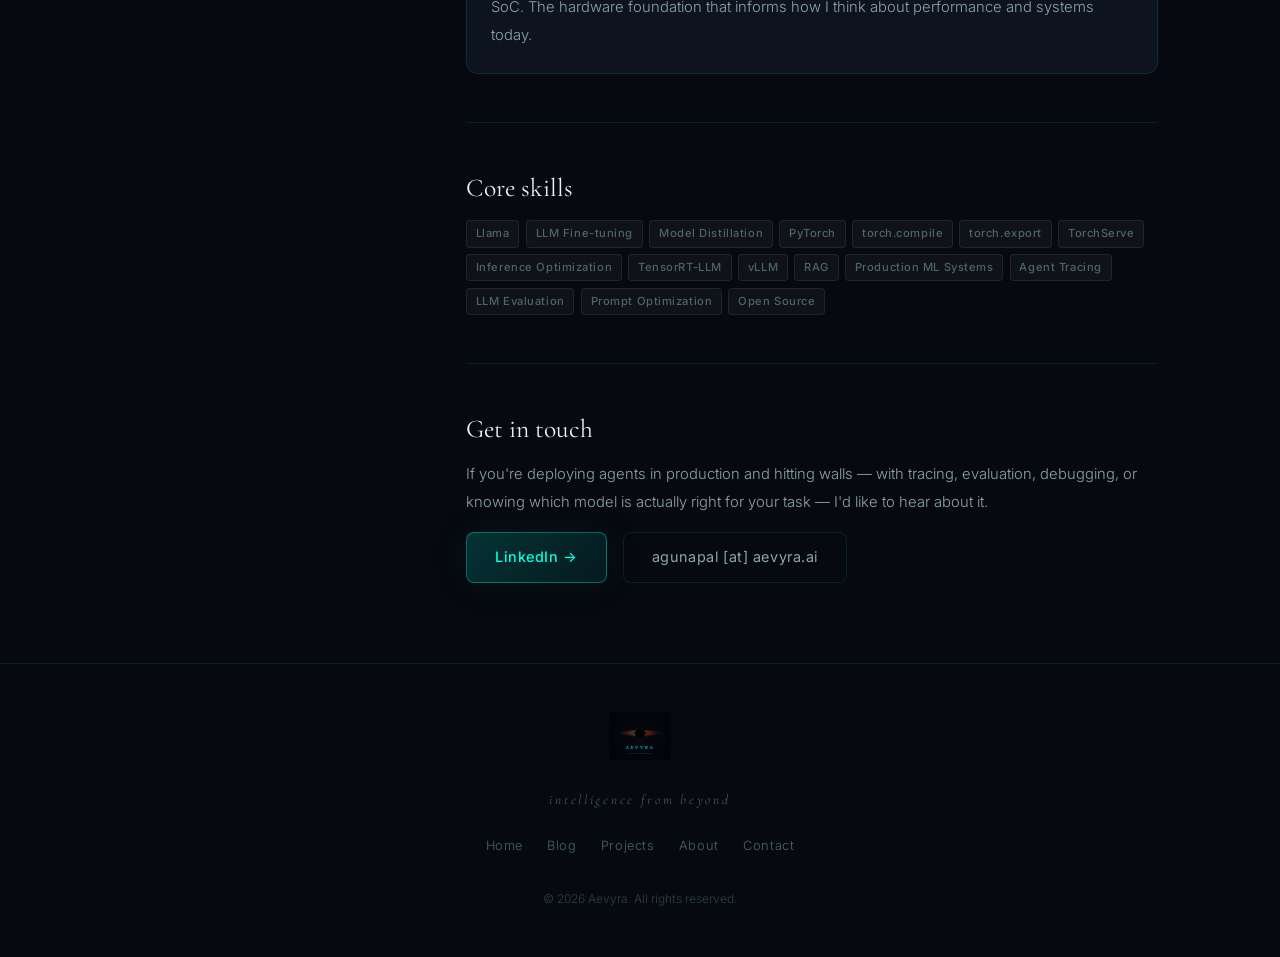
==== commit 0ffd1035: "feat: add about page, profile photo, update hero subtitle" ====
--- a/about.html
+++ b/about.html
@@ -234,7 +234,7 @@
       <span class="section-label">About</span>
       <h1 class="section-title">The Person Behind Aevyra</h1>
       <p class="section-desc">
-        Applied AI Engineer. Production ML systems. Frustrated by the missing infrastructure layer — so I built it.
+        Applied AI Engineer. Production ML systems. Frustrated by the missing infrastructure layer — so I started building it.
       </p>
     </div>
 
